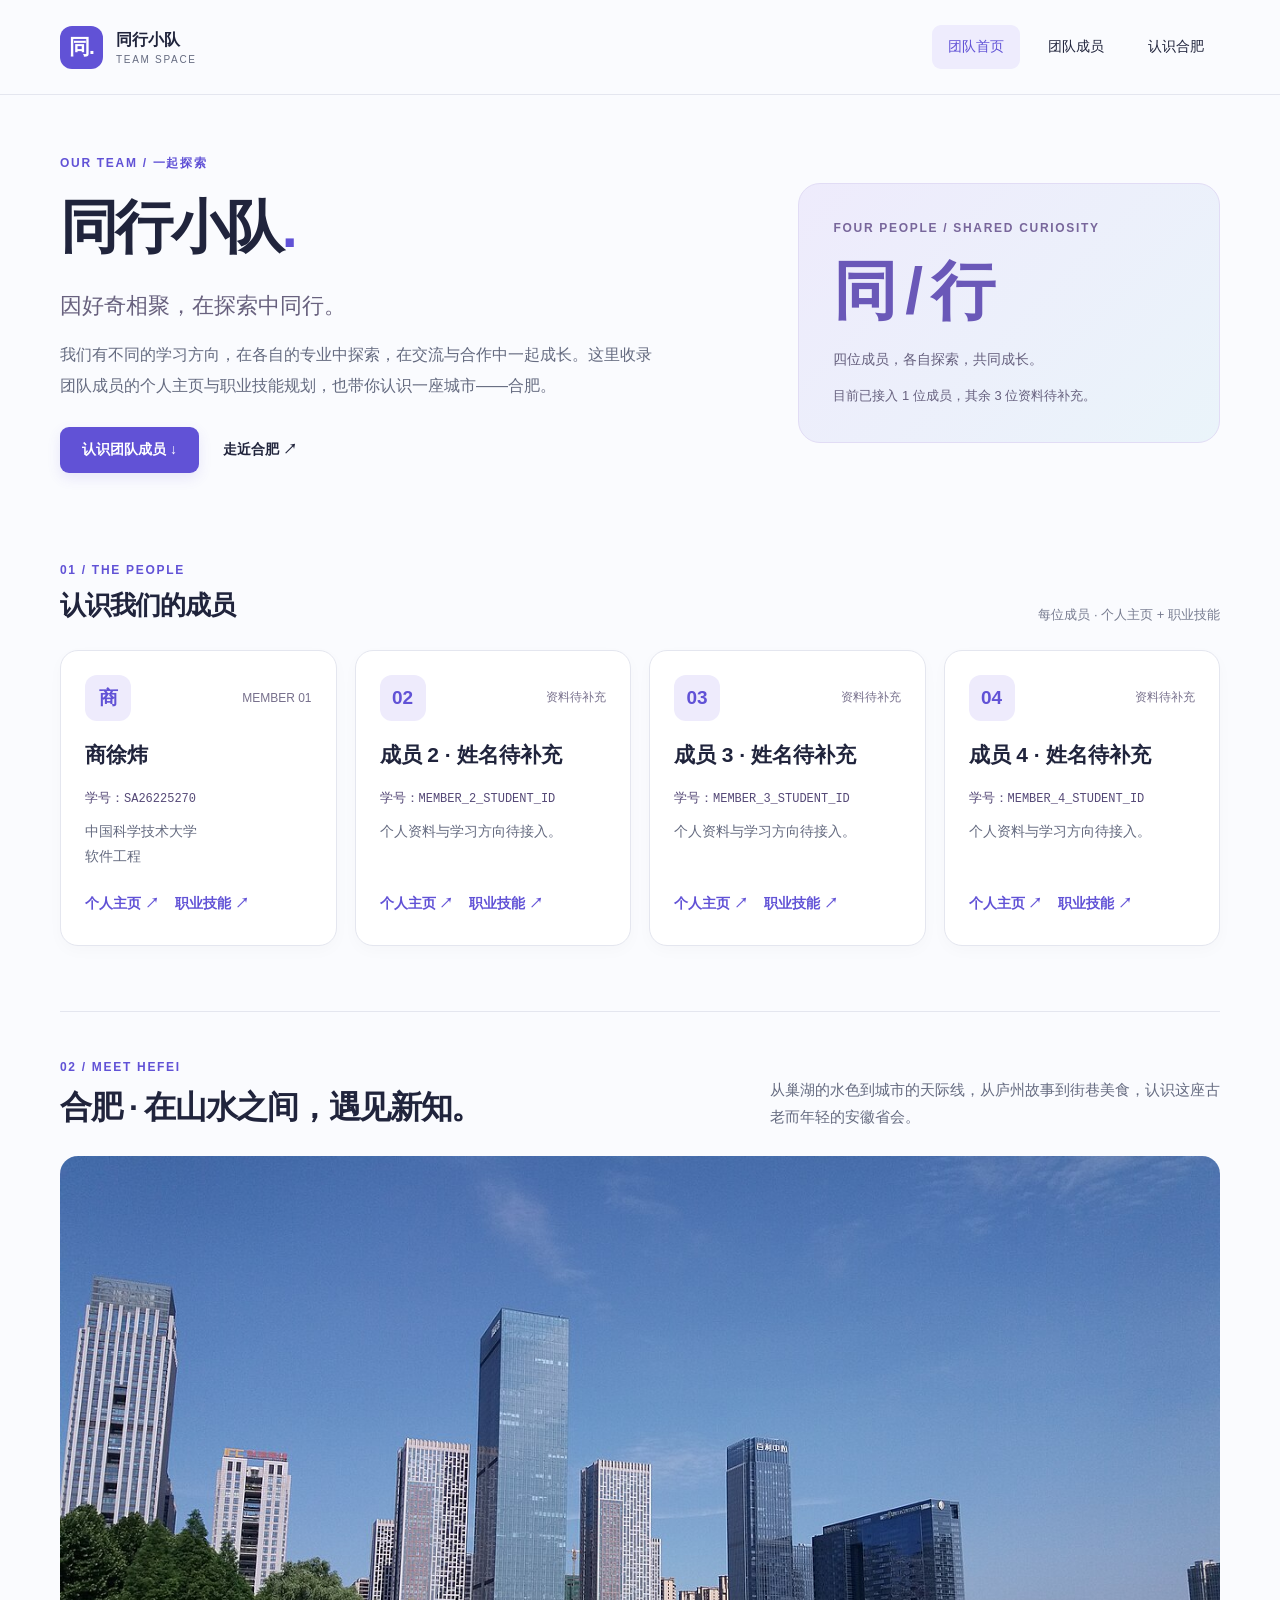
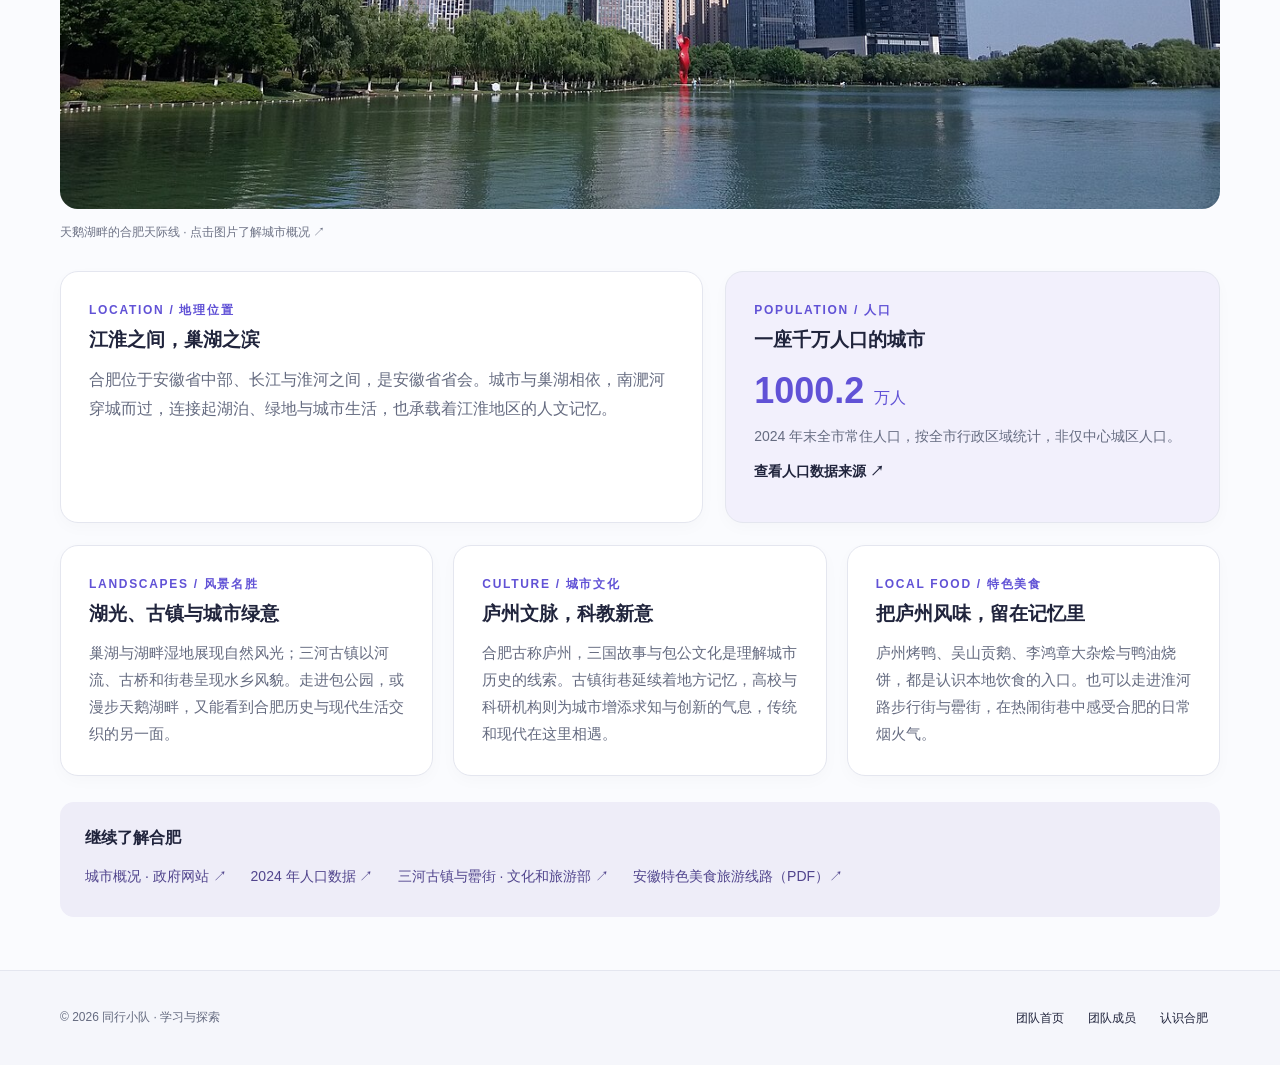
==== index.html @ 6355e0d5 "Initial commit" ====
<!DOCTYPE html>
<html lang="zh-CN">
<head>
  <meta charset="UTF-8">
  <meta name="viewport" content="width=device-width, initial-scale=1.0">
  <meta name="description" content="同行小队 团队主页：四位成员的个人页面入口，以及合肥的地理、人口、风景、文化与美食介绍。">
  <title>同行小队 · 团队首页</title>
  <link rel="icon" href="images/favicon.svg" type="image/svg+xml">
  <link rel="stylesheet" href="css/style.css">
  <!-- 课程要求：内嵌自定义 CSS，以下规则均用于当前页面。 -->
  <style>
    /* 课程要求：共用选择器，同时选中 h1、h2、h3 三种 HTML 标签。 */
    h1, h2, h3 { color: #20243c; font-weight: 700; }
    /* 课程要求：类选择器。 */
    .team-intro { display: grid; grid-template-columns: 1.6fr 1fr; gap: 64px; align-items: center; padding: 58px 0 42px; }
    .team-intro h1 { font-size: clamp(2.25rem, 4.5vw, 3.7rem); letter-spacing: -0.045em; margin: 15px 0 18px; }
    .intro-note { max-width: 600px; }
    .team-signature { padding: 34px; border: 1px solid #e1dcf5; border-radius: 22px; background: linear-gradient(135deg, #eeebfc, #eaf4fa); }
    .team-signature strong { display: block; font-size: 64px; letter-spacing: -5px; color: #6a58b8; margin: 12px 0; }
    .team-signature p { font-size: 14px; color: #66607e; }
    .member-grid { display: grid; grid-template-columns: repeat(4, minmax(0, 1fr)); gap: 18px; }
    .member-card { padding: 24px; display: flex; flex-direction: column; min-width: 0; }
    .member-card h3 { font-size: 21px; margin: 19px 0 9px; }
    /* 课程要求：上下文选择器，为成员卡片内的段落设置样式。 */
    .member-card p { font-size: 14px; line-height: 1.8; }
    .member-card .member-id { margin: 8px 0; font-size: 13px; color: #554977; overflow-wrap: anywhere; }
    .member-id code { font-size: 12px; }
    .member-state { color: #77708c; font-size: 12px; margin-left: auto; }
    .member-top { display: flex; align-items: center; gap: 10px; }
    .member-actions { display: flex; flex-wrap: wrap; gap: 4px 16px; padding-top: 18px; margin-top: auto; }
    .member-actions a { font-size: 14px; font-weight: 600; color: #6152d6; padding: 8px 0; }
    /* 课程要求：a 标签 hover 效果，应用于导航、成员入口、图片及来源链接。 */
    .team-page a:hover { color: #483bb2; text-decoration: underline; text-underline-offset: 5px; }
    .city-section { border-top: 1px solid #e4e6ef; margin-top: 20px; }
    .city-heading { display: flex; align-items: flex-end; justify-content: space-between; gap: 24px; margin-bottom: 26px; }
    .city-heading h2 { margin-top: 10px; font-size: 2rem; }
    .city-heading p { max-width: 450px; font-size: 15px; }
    .city-photo { margin: 0; }
    .city-photo a.photo-link { display: block; overflow: hidden; border-radius: 18px; background: #dce8f2; }
    .city-photo img { display: block; width: 100%; height: auto; aspect-ratio: 16 / 9; object-fit: cover; }
    .city-photo a.photo-link:hover { box-shadow: 0 0 0 3px #b9ade7; }
    .city-photo figcaption { color: #6d7285; font-size: 12px; line-height: 1.9; margin-top: 12px; }
    .city-overview { display: grid; grid-template-columns: 1.3fr 1fr; gap: 22px; margin-top: 28px; }
    .city-overview h3, .city-details h3 { margin: 8px 0 12px; font-size: 19px; }
    .population-number { display: block; font-size: 36px; line-height: 1.4; color: #6152d6; margin: 8px 0; font-weight: 700; }
    .city-details { display: grid; grid-template-columns: repeat(3, minmax(0, 1fr)); gap: 20px; margin-top: 22px; }
    .city-details p { font-size: 15px; }
    .city-sources { margin: 26px 0 8px; padding: 25px; background: #eeedf8; border-radius: 14px; }
    .city-sources h3 { font-size: 16px; margin-bottom: 12px; }
    .source-links { display: flex; flex-wrap: wrap; gap: 10px 24px; }
    .source-links a { display: inline-block; font-size: 14px; color: #51458d; padding: 6px 0; }
    /* 课程要求：响应式设计，平板两列、手机单列。 */
    @media (max-width: 1024px) {
      .team-intro { gap: 30px; }
      .member-grid { grid-template-columns: repeat(2, minmax(0, 1fr)); }
      .city-details { gap: 14px; }
    }
    @media (max-width: 768px) {
      .team-intro, .member-grid, .city-overview, .city-details { grid-template-columns: 1fr; }
      .team-intro { padding: 36px 0 20px; }
      .team-intro h1 { font-size: 2.3rem; }
      .team-signature { padding: 25px; }
      .team-signature strong { font-size: 48px; }
      .city-heading { flex-direction: column; align-items: flex-start; gap: 14px; }
      .city-heading h2 { font-size: 1.65rem; }
      .city-photo img { aspect-ratio: 4 / 3; }
      .member-card { padding: 24px; }
      .city-sources { padding: 22px; }
    }
  </style>
</head>
<body class="team-page">
  <a class="skip-link" href="#main">跳到主要内容</a>
  <header class="site-header">
    <div class="container nav-wrap">
      <a class="brand link" href="index.html" aria-label="团队首页"><span class="brand-mark">同.</span><span>同行小队<span class="brand-caption">TEAM SPACE</span></span></a>
      <nav aria-label="主导航">
        <a class="link active" href="index.html" aria-current="page">团队首页</a>
        <a class="link" href="#members">团队成员</a>
        <a class="link" href="#city">认识合肥</a>
      </nav>
    </div>
  </header>
  <main class="container" id="main">
    <section class="team-intro" aria-labelledby="team-title">
      <div>
        <span class="eyebrow">OUR TEAM / 一起探索</span>
        <h1 id="team-title">同行小队<span class="title-dot">.</span></h1>
        <!-- 课程要求：多处行内 CSS，分别应用于副标题、描述、链接区等。 -->
        <p style="font-size: 22px; color: #68617e; margin-bottom: 15px;">因好奇相聚，在探索中同行。</p>
        <p class="intro-note" style="line-height: 1.9;">我们有不同的学习方向，在各自的专业中探索，在交流与合作中一起成长。这里收录团队成员的个人主页与职业技能规划，也带你认识一座城市——合肥。</p>
        <div class="hero-actions" style="margin-top: 26px;"><a class="link button primary" href="#members">认识团队成员 ↓</a><a class="link text-button" href="#city">走近合肥 ↗</a></div>
      </div>
      <aside class="team-signature" aria-label="团队组成">
        <span class="eyebrow" style="color: #78669b;">FOUR PEOPLE / SHARED CURIOSITY</span>
        <strong aria-hidden="true">同 / 行</strong>
        <p>四位成员，各自探索，共同成长。</p>
        <p style="margin-top: 12px; font-size: 13px;">目前已接入 1 位成员，其余 3 位资料待补充。</p>
      </aside>
    </section>

    <section class="section" id="members" aria-labelledby="members-title">
      <div class="section-heading row-heading"><div><span class="eyebrow">01 / THE PEOPLE</span><h2 id="members-title">认识我们的成员</h2></div><span class="section-note">每位成员 · 个人主页 + 职业技能</span></div>
      <div class="member-grid">
        <!-- 课程要求：团队成员姓名、学号、指向个人主页的超链接。 -->
        <article class="card member-card">
          <div class="member-top"><span class="icon-tile" aria-hidden="true">商</span><span class="member-state">MEMBER 01</span></div>
          <h3>商徐炜</h3>
          <p class="member-id">学号：<code>SA26225270</code></p>
          <p>中国科学技术大学<br>软件工程</p>
          <div class="member-actions"><a class="link" href="personal.html">个人主页 ↗</a><a class="link" href="skills.html">职业技能 ↗</a></div>
        </article>
        <!-- 成员 2 接入时，请替换姓名、学号，并填写 members/member-2/ 下的两个页面。 -->
        <article class="card member-card">
          <div class="member-top"><span class="icon-tile" aria-hidden="true">02</span><span class="member-state">资料待补充</span></div>
          <h3>成员 2 · 姓名待补充</h3>
          <p class="member-id">学号：<code>MEMBER_2_STUDENT_ID</code></p>
          <p>个人资料与学习方向待接入。</p>
          <div class="member-actions"><a class="link" href="members/member-2/index.html">个人主页 ↗</a><a class="link" href="members/member-2/skills.html">职业技能 ↗</a></div>
        </article>
        <!-- 成员 3 接入时，请替换姓名、学号，并填写 members/member-3/ 下的两个页面。 -->
        <article class="card member-card">
          <div class="member-top"><span class="icon-tile" aria-hidden="true">03</span><span class="member-state">资料待补充</span></div>
          <h3>成员 3 · 姓名待补充</h3>
          <p class="member-id">学号：<code>MEMBER_3_STUDENT_ID</code></p>
          <p>个人资料与学习方向待接入。</p>
          <div class="member-actions"><a class="link" href="members/member-3/index.html">个人主页 ↗</a><a class="link" href="members/member-3/skills.html">职业技能 ↗</a></div>
        </article>
        <!-- 成员 4 接入时，请替换姓名、学号，并填写 members/member-4/ 下的两个页面。 -->
        <article class="card member-card">
          <div class="member-top"><span class="icon-tile" aria-hidden="true">04</span><span class="member-state">资料待补充</span></div>
          <h3>成员 4 · 姓名待补充</h3>
          <p class="member-id">学号：<code>MEMBER_4_STUDENT_ID</code></p>
          <p>个人资料与学习方向待接入。</p>
          <div class="member-actions"><a class="link" href="members/member-4/index.html">个人主页 ↗</a><a class="link" href="members/member-4/skills.html">职业技能 ↗</a></div>
        </article>
      </div>
    </section>

    <section class="section city-section" id="city" aria-labelledby="city-title">
      <div class="city-heading">
        <div><span class="eyebrow">02 / MEET HEFEI</span><h2 id="city-title">合肥 · 在山水之间，遇见新知。</h2></div>
        <p>从巢湖的水色到城市的天际线，从庐州故事到街巷美食，认识这座古老而年轻的安徽省会。</p>
      </div>
      <!-- 课程要求：城市风貌图片绑定外部链接，点击图片可了解更多合肥信息。 -->
      <figure class="city-photo">
        <a class="photo-link" href="https://www.hfyaohai.gov.cn/tzyh1/zszy/11281847.html" target="_blank" rel="noopener noreferrer" aria-label="点击合肥天鹅湖照片，阅读合肥城市介绍（新窗口）">
          <img src="images/hefei-swan-lake.jpg" alt="合肥天鹅湖沿岸的现代建筑、绿树与湖面倒影" width="1280" height="720" loading="lazy">
        </a>
        <figcaption>天鹅湖畔的合肥天际线 · 点击图片了解城市概况 ↗</figcaption>
      </figure>
      <div class="city-overview">
        <article class="card"><span class="eyebrow">LOCATION / 地理位置</span><h3>江淮之间，巢湖之滨</h3><p>合肥位于安徽省中部、长江与淮河之间，是安徽省省会。城市与巢湖相依，南淝河穿城而过，连接起湖泊、绿地与城市生活，也承载着江淮地区的人文记忆。</p></article>
        <article class="card" style="background: #f2f0fc;"><span class="eyebrow">POPULATION / 人口</span><h3>一座千万人口的城市</h3><span class="population-number">1000.2 <span style="font-size: 16px; font-weight: 500;">万人</span></span><p style="font-size: 14px;">2024 年末全市常住人口，按全市行政区域统计，非仅中心城区人口。</p><a class="link text-button" href="https://www.ahhuoshan.gov.cn/public/6597881/38582813.html" target="_blank" rel="noopener noreferrer">查看人口数据来源 ↗</a></article>
      </div>
      <div class="city-details">
        <article class="card"><span class="eyebrow">LANDSCAPES / 风景名胜</span><h3>湖光、古镇与城市绿意</h3><p>巢湖与湖畔湿地展现自然风光；三河古镇以河流、古桥和街巷呈现水乡风貌。走进包公园，或漫步天鹅湖畔，又能看到合肥历史与现代生活交织的另一面。</p></article>
        <article class="card"><span class="eyebrow">CULTURE / 城市文化</span><h3>庐州文脉，科教新意</h3><p>合肥古称庐州，三国故事与包公文化是理解城市历史的线索。古镇街巷延续着地方记忆，高校与科研机构则为城市增添求知与创新的气息，传统和现代在这里相遇。</p></article>
        <article class="card"><span class="eyebrow">LOCAL FOOD / 特色美食</span><h3>把庐州风味，留在记忆里</h3><p>庐州烤鸭、吴山贡鹅、李鸿章大杂烩与鸭油烧饼，都是认识本地饮食的入口。也可以走进淮河路步行街与罍街，在热闹街巷中感受合肥的日常烟火气。</p></article>
      </div>
      <aside class="city-sources" aria-label="更多城市信息与资料来源">
        <h3>继续了解合肥</h3>
        <div class="source-links">
          <a class="link" href="https://www.hfyaohai.gov.cn/tzyh1/zszy/11281847.html" target="_blank" rel="noopener noreferrer">城市概况 · 政府网站 ↗</a>
          <a class="link" href="https://www.ahhuoshan.gov.cn/public/6597881/38582813.html" target="_blank" rel="noopener noreferrer">2024 年人口数据 ↗</a>
          <a class="link" href="https://www.mct.gov.cn/whzx/qgwhxxlb/ah/201909/t20190924_847008.htm" target="_blank" rel="noopener noreferrer">三河古镇与罍街 · 文化和旅游部 ↗</a>
          <a class="link" href="https://www.shucheng.gov.cn/group3/M00/2D/8D/wKgSG2I2smGAH_riAAXwzEuxA3w203.pdf" target="_blank" rel="noopener noreferrer">安徽特色美食旅游线路（PDF）↗</a>
        </div>
      </aside>
    </section>
  </main>
  <footer class="site-footer"><div class="container footer-inner"><p>© 2026 同行小队 <span>· 学习与探索</span></p><nav aria-label="页脚导航"><a class="link" href="index.html">团队首页</a><a class="link" href="#members">团队成员</a><a class="link" href="#city">认识合肥</a></nav></div></footer>
</body>
</html>
---- css/style.css ----
/* 统一色彩与间距，全部页面共用；无需框架或在线字体。 */
:root { --ink: #20243c; --muted: #656b80; --accent: #6152d6; --accent-dark: #483bb2; --line: #e4e6ef; --surface: #f7f8fc; --purple-light: #eeecfd; --radius: 18px; }
* { box-sizing: border-box; }
html { scroll-behavior: smooth; scroll-padding-top: 105px; }
body { margin: 0; font-family: "Segoe UI", "Microsoft YaHei", "PingFang SC", sans-serif; color: var(--ink); background: #fafbfe; font-size: 16px; -webkit-font-smoothing: antialiased; }
h1, h2, h3, p { margin: 0; }
h1, h2, h3 { line-height: 1.4; }
h2 { font-size: 1.65rem; letter-spacing: -0.04em; }
h3 { font-size: 1.1rem; font-weight: 650; }
/* 课程要求：统一设置全部 p 段落标签 */
/* 课程要求：所有 p 标签统一样式 */
p { color: var(--muted); font-size: 1rem; line-height: 1.8; }
a { color: inherit; text-decoration: none; }
button, a { -webkit-tap-highlight-color: transparent; }
img { max-width: 100%; }
[hidden] { display: none !important; }
:focus-visible { outline: 3px solid #7765ec; outline-offset: 5px; }
::selection { background: #dedafa; color: #292153; }
.container { width: min(1160px, calc(100% - 80px)); margin-inline: auto; }
.skip-link { position: fixed; left: 16px; top: -80px; z-index: 10; background: white; padding: 12px; border: 2px solid var(--accent); }
.skip-link:focus { top: 12px; }
.site-header { background: rgba(250,251,254,.96); border-bottom: 1px solid var(--line); }
.nav-wrap { display: flex; justify-content: space-between; align-items: center; min-height: 94px; gap: 24px; }
.brand { display: inline-flex; gap: 13px; align-items: center; font-weight: 700; }
.brand-mark { display: grid; place-items: center; width: 43px; height: 43px; background: var(--accent); color: white; border-radius: 12px; font-size: 21px; letter-spacing: -1px; }
.brand-caption { display: block; font-size: 10px; letter-spacing: 1.7px; font-weight: 500; margin-top: 3px; color: var(--muted); }
nav { display: flex; align-items: center; gap: 12px; }
/* 课程要求：链接 hover */
.link { transition: color .18s ease, background .18s ease, transform .18s ease; }
.link:hover { color: var(--accent-dark); }
nav .link { display: inline-flex; align-items: center; justify-content: center; min-height: 44px; padding: 10px 16px; font-size: 14px; font-weight: 500; border-radius: 9px; }
nav .link:hover, nav .link.active { color: var(--accent); background: var(--purple-light); }
nav .contact-link { margin-left: 12px; border: 1px solid var(--line); gap: 18px; }
/* 课程要求：通用类 */
.card { background: #fff; border: 1px solid var(--line); border-radius: var(--radius); padding: 28px; box-shadow: 0 5px 16px rgba(32,36,60,.025); }
.hero { padding: 68px 0 62px; display: grid; grid-template-columns: 1.45fr 1fr; gap: 80px; align-items: center; }
.eyebrow { display: inline-flex; align-items: center; gap: 10px; font-size: 12px; font-weight: 650; letter-spacing: 1.7px; color: var(--accent); }
.small-line { width: 22px; height: 2px; background: var(--accent); }
/* 课程要求：标签限定类 */
.hero h1 { font-size: clamp(2.8rem, 4.4vw, 3.9rem); font-weight: 750; letter-spacing: -2px; line-height: 1.35; margin: 22px 0 20px; }
.title-dot { color: var(--accent); }
.hero-subtitle { font-size: .64em; font-weight: 550; color: #696380; letter-spacing: -.04em; }
.hero-description { line-height: 1.95; }
.tags { display: flex; flex-wrap: wrap; gap: 7px; }
.tags span { color: #555c74; background: #f2f4f9; border-radius: 5px; padding: 5px 9px; font-size: 12px; line-height: 1.4; }
.hero-tags { margin-top: 22px; }
.hero-tags span { background: #eeedf9; color: #5b5485; }
.hero-actions { display: flex; flex-wrap: wrap; align-items: center; gap: 24px; margin-top: 32px; }
.button { display: inline-flex; justify-content: center; align-items: center; gap: 24px; padding: 14px 22px; border-radius: 9px; font-size: 14px; font-weight: 600; }
.primary { background: var(--accent); color: #fff; box-shadow: 0 5px 13px #6152d620; }
.primary:hover { background: var(--accent-dark); color: #fff; transform: translateY(-2px); }
.text-button { display: inline-flex; align-items: center; gap: 16px; min-height: 44px; font-size: 14px; font-weight: 600; }
.profile-card { position: relative; padding: 24px 28px; text-align: center; background: radial-gradient(ellipse at 50% 20%, #efedff, transparent 65%), #fff; box-shadow: 0 12px 35px #3a306b08; }
.profile-top { display: flex; align-items: center; justify-content: space-between; color: #73708c; font-size: 10px; letter-spacing: 1.4px; }
.profile-top > :last-child { color: #8e80db; font-size: 25px; }
.avatar-wrap { position: relative; width: 130px; height: 130px; margin: 15px auto 20px; }
.avatar, .avatar-fallback { width: 130px; height: 130px; border-radius: 50%; border: 6px solid #fff; box-shadow: 0 0 0 1px #e4dff7; }
.avatar { position: absolute; inset: 0; object-fit: cover; }
.avatar-fallback { display: flex; flex-direction: column; align-items: center; justify-content: center; background: #e6e0f5; color: #776799; font-size: 40px; font-weight: 500; }
.avatar-fallback span { font-size: 10px; margin-top: 4px; font-weight: 400; }
.avatar-badge { position: absolute; right: -3px; bottom: 5px; border: 3px solid #fff; color: white; background: var(--accent); border-radius: 11px; padding: 5px 7px; font-size: 14px; font-weight: 650; }
.profile-card h2 { font-size: 1.5rem; }
.profile-major { font-size: 13px; margin-top: 5px; }
.student-id { margin-top: 12px; font-size: 12px; }
.student-id code { margin-left: 6px; color: #5745ba; background: #eeebff; border: 1px dashed #b9afea; padding: 3px 7px; border-radius: 4px; }
.profile-education { margin-top: 22px; padding-top: 17px; border-top: 1px solid #e7e3f1; text-align: left; }
.profile-education p { font-size: 13px; color: var(--ink); margin: 6px 0; }
.profile-education span { color: #848298; margin-right: 20px; font-size: 12px; }
.section { padding: 45px 0; }
.section-heading { margin-bottom: 26px; }
.section-heading h2 { margin-top: 9px; }
.section-heading p { margin-top: 10px; }
.row-heading { display: flex; align-items: flex-end; justify-content: space-between; gap: 24px; }
.section-note { color: #777c90; font-size: 13px; }
.about-grid { display: grid; grid-template-columns: 1fr 1.75fr; gap: 56px; border-top: 1px solid var(--line); border-bottom: 1px solid var(--line); }
.about-grid .section-heading { margin-bottom: 0; }
.about-copy p + p { margin-top: 13px; }
.grid { display: grid; gap: 20px; }
.two-columns { grid-template-columns: repeat(2, minmax(0, 1fr)); }
.three-columns { grid-template-columns: repeat(3, minmax(0, 1fr)); }
.four-columns { grid-template-columns: repeat(4, minmax(0, 1fr)); }
.education-card { display: flex; gap: 20px; align-items: flex-start; }
.education-card h3 { margin: 7px 0 5px; }
.education-card p { font-size: 14px; }
.icon-tile { flex-shrink: 0; width: 46px; height: 46px; border-radius: 12px; display: inline-grid; place-items: center; background: #eeebfc; color: var(--accent); font-size: 19px; font-weight: 600; }
.cyan { color: #217c88; background: #e7f5f5; }
.blue { color: #4572b5; background: #eaf1fd; }
.overline { color: #767c91; font-size: 10px; letter-spacing: 1px; font-weight: 500; }
.project-card { display: flex; flex-direction: column; }
.project-top { display: flex; align-items: center; justify-content: space-between; gap: 8px; margin-bottom: 25px; }
.project-top .overline { font-size: 9px; }
.project-card h3 { line-height: 1.6; }
.project-subtitle { font-size: 14px; font-weight: 400; color: #81859a; }
.project-card p { margin: 15px 0 22px; font-size: 14px; }
.project-card .tags { margin-top: auto; }
.roadmap-section { margin-top: 22px; padding: 34px; background: #f0f0fa; border: 1px solid #e4e2f1; border-radius: 20px; }
.roadmap-section .section-heading p { font-size: 14px; }
.roadmap-grid { gap: 25px; }
.roadmap-step { position: relative; padding-top: 8px; }
.step-number { display: block; position: relative; z-index: 1; width: 36px; height: 36px; text-align: center; line-height: 36px; border-radius: 50%; background: #fff; border: 1px solid #d9d5ee; color: var(--accent); font-size: 12px; font-weight: 650; margin-bottom: 24px; }
.roadmap-step:not(:last-child)::after { content: ""; position: absolute; height: 1px; background: #d7d3e9; top: 26px; left: 36px; width: calc(100% - 10px); }
.roadmap-step h3 { margin: 8px 0 12px; font-size: 16px; }
.roadmap-step p { font-size: 13px; line-height: 1.9; }
.roadmap-step .step-goal { padding-top: 14px; margin-top: 17px; border-top: 1px solid #dedbed; color: #494565; }
.interests-grid { grid-template-columns: repeat(3, minmax(0, 1fr)); gap: 14px; }
.interest-card { padding: 23px 19px; }
.interest-card > span { display: block; font-size: 23px; font-weight: 550; color: #7c6ab8; margin-bottom: 18px; height: 30px; }
.interest-card h3 { font-size: 15px; margin-bottom: 7px; }
.interest-card p { font-size: 12px; }
.contact-strip { display: flex; justify-content: space-between; align-items: center; gap: 24px; padding: 32px 0 44px; border-top: 1px solid var(--line); margin-top: 15px; }
.contact-strip h2 { margin-top: 9px; font-size: 1.5rem; }
.site-footer { border-top: 1px solid var(--line); background: #f5f6fb; }
.footer-inner { min-height: 95px; display: flex; align-items: center; justify-content: space-between; gap: 20px; }
.footer-inner p, .footer-inner nav .link { font-size: 12px; }
.footer-inner nav { gap: 0; }
.footer-inner nav .link { padding-inline: 12px; }
/* 次级页面沿用相同的配色、导航、卡片及页脚。 */
.page-hero { padding: 60px 0 40px; max-width: 800px; }
.page-hero h1 { font-size: clamp(2rem, 4vw, 3rem); margin: 15px 0 16px; letter-spacing: -.04em; }
.page-hero p { max-width: 640px; }
.page-tabs { display: flex; gap: 12px; flex-wrap: wrap; padding-bottom: 28px; border-bottom: 1px solid var(--line); }
.page-tabs a { padding: 10px 20px; border: 1px solid var(--line); border-radius: 8px; background: white; color: #625a85; font-size: 14px; }
.page-tabs a:hover { background: var(--purple-light); }
.skill-card h3 { margin: 18px 0 10px; }
.skill-card > p { font-size: 14px; margin-bottom: 20px; }
.skill-card .tags span { font-size: 13px; }
.skill-card:last-child { grid-column: span 2; }
.skill-card .skill-label { display: flex; justify-content: space-between; align-items: center; }
.soft-card { padding: 24px; }
.soft-card h3 { font-size: 16px; margin-bottom: 9px; }
.soft-card p { font-size: 14px; }
.soft-number { color: var(--accent); font-size: 12px; margin-right: 12px; }
.learning-list { padding: 0; margin: 0; list-style: none; display: grid; gap: 14px; }
.learning-list li { display: grid; grid-template-columns: 54px 1fr 200px; align-items: center; gap: 25px; padding: 24px; }
.learning-list .step-number { margin: 0; }
.learning-list h3 { margin-bottom: 7px; }
.learning-list p { font-size: 14px; }
.learning-output { padding-left: 22px; border-left: 1px solid var(--line); }
.learning-output span { display: block; font-size: 12px; color: var(--accent); margin-bottom: 5px; }
.career-note { margin-top: 24px; padding: 22px 26px; background: #eeecfa; border-radius: 12px; font-size: 14px; color: #595173; }
.team-hero { display: grid; grid-template-columns: 1.6fr 1fr; align-items: center; gap: 65px; padding-block: 65px; }
.team-hero .page-hero { padding: 0; }
.team-emblem { aspect-ratio: 1.2; border-radius: 24px; display: flex; flex-direction: column; justify-content: center; align-items: center; gap: 20px; border: 1px solid #e2ddf3; background: linear-gradient(135deg, #f0eefa, #ebf3fa); }
.team-emblem strong { font-size: 64px; letter-spacing: -6px; font-weight: 650; color: #6c5bba; }
.team-emblem span { font-size: 11px; color: #716a90; letter-spacing: 3px; }
.team-member { display: flex; align-items: center; gap: 24px; }
.member-monogram { width: 70px; height: 70px; flex-shrink: 0; display: grid; place-items: center; border-radius: 16px; font-size: 27px; color: #79679d; background: #eeebf8; }
.team-member h3 { font-size: 21px; margin-bottom: 7px; }
.team-member p { font-size: 14px; margin-bottom: 15px; }
.pending-member { display: flex; align-items: center; border-style: dashed; background: transparent; }
.pending-member p { font-size: 14px; }
.team-principle h3 { margin: 18px 0 8px; }
.team-principle p { font-size: 14px; }
/* 课程要求：响应式设计 */
@media (max-width: 1024px) {
  .container { width: calc(100% - 48px); }
  .hero { gap: 40px; grid-template-columns: 1.2fr 1fr; }
  .hero h1 { font-size: 2.9rem; }
  .card { padding: 23px; }
  .project-top { align-items: flex-start; flex-direction: column; }
  .four-columns { grid-template-columns: repeat(2, minmax(0, 1fr)); }
  .roadmap-step:nth-child(2)::after { display: none; }
  .roadmap-grid { gap: 30px; }
  .interests-grid { grid-template-columns: repeat(3, minmax(0, 1fr)); }
  .about-grid { gap: 30px; }
  .team-hero { gap: 35px; }
}
@media (max-width: 768px) {
  html { scroll-padding-top: 24px; }
  .container { width: calc(100% - 36px); }
  .nav-wrap { flex-direction: column; align-items: flex-start; padding-block: 19px 12px; gap: 15px; }
  .nav-wrap nav { width: 100%; flex-wrap: wrap; gap: 4px; justify-content: space-between; }
  nav .link { padding: 9px 11px; font-size: 13px; }
  nav .contact-link { margin-left: 0; gap: 8px; }
  .hero { grid-template-columns: 1fr; gap: 35px; padding: 38px 0; }
  .hero h1 { font-size: 2.65rem; letter-spacing: -1.6px; }
  .hero-subtitle { font-size: .64em; }
  .hero-description { font-size: 15px; }
  .desktop-break { display: none; }
  .hero-actions { gap: 18px; margin-top: 26px; }
  .button { gap: 16px; padding: 13px 18px; }
  .profile-card { width: 100%; max-width: 420px; justify-self: center; }
  .avatar-wrap, .avatar, .avatar-fallback { width: 108px; height: 108px; }
  .avatar-fallback { font-size: 33px; }
  .section { padding: 32px 0; }
  h2, .section-heading h2 { font-size: 1.45rem; }
  .about-grid, .two-columns, .three-columns, .four-columns, .interests-grid, .team-hero { grid-template-columns: 1fr; }
  .about-grid { gap: 18px; }
  .row-heading { align-items: flex-start; flex-direction: column; gap: 12px; }
  .section-note { font-size: 12px; }
  .education-card { gap: 15px; }
  .project-top { flex-direction: row; align-items: center; }
  .roadmap-section { padding: 25px 22px; }
  .roadmap-grid { gap: 25px; }
  .roadmap-step { padding-left: 53px; padding-top: 0; }
  .roadmap-step .step-number { position: absolute; left: 0; top: 0; }
  .roadmap-step:not(:last-child)::after { display: block; height: calc(100% + 25px); width: 1px; left: 17px; top: 35px; }
  .roadmap-step .step-goal { margin-top: 10px; padding-top: 10px; }
  .interest-card { padding: 21px; }
  .interest-card > span { float: left; width: 42px; margin: 5px 14px 8px 0; }
  .interest-card p { font-size: 14px; }
  .contact-strip { flex-wrap: wrap; padding-block: 27px; }
  .contact-strip h2 { font-size: 1.35rem; }
  .footer-inner { flex-direction: column; align-items: flex-start; padding-block: 25px; gap: 12px; }
  .footer-inner nav { flex-wrap: wrap; }
  .footer-inner nav .link:first-child { padding-left: 0; }
  .page-hero { padding: 36px 0 25px; }
  .page-hero h1 { font-size: 2.1rem; }
  .page-tabs { gap: 9px; }
  .page-tabs a { padding-inline: 15px; }
  .skill-card:last-child { grid-column: auto; }
  .learning-list li { grid-template-columns: 38px 1fr; gap: 15px; padding: 22px; align-items: start; }
  .learning-output { grid-column: 2; padding-left: 0; border-left: 0; padding-top: 12px; border-top: 1px solid var(--line); }
  .team-hero { padding-block: 38px 20px; gap: 28px; }
  .team-emblem { aspect-ratio: 2; }
  .team-emblem strong { font-size: 52px; }
  .team-member { gap: 18px; align-items: flex-start; }
}
@media (prefers-reduced-motion: reduce) {
  html { scroll-behavior: auto; }
  .link { transition: none; }
}
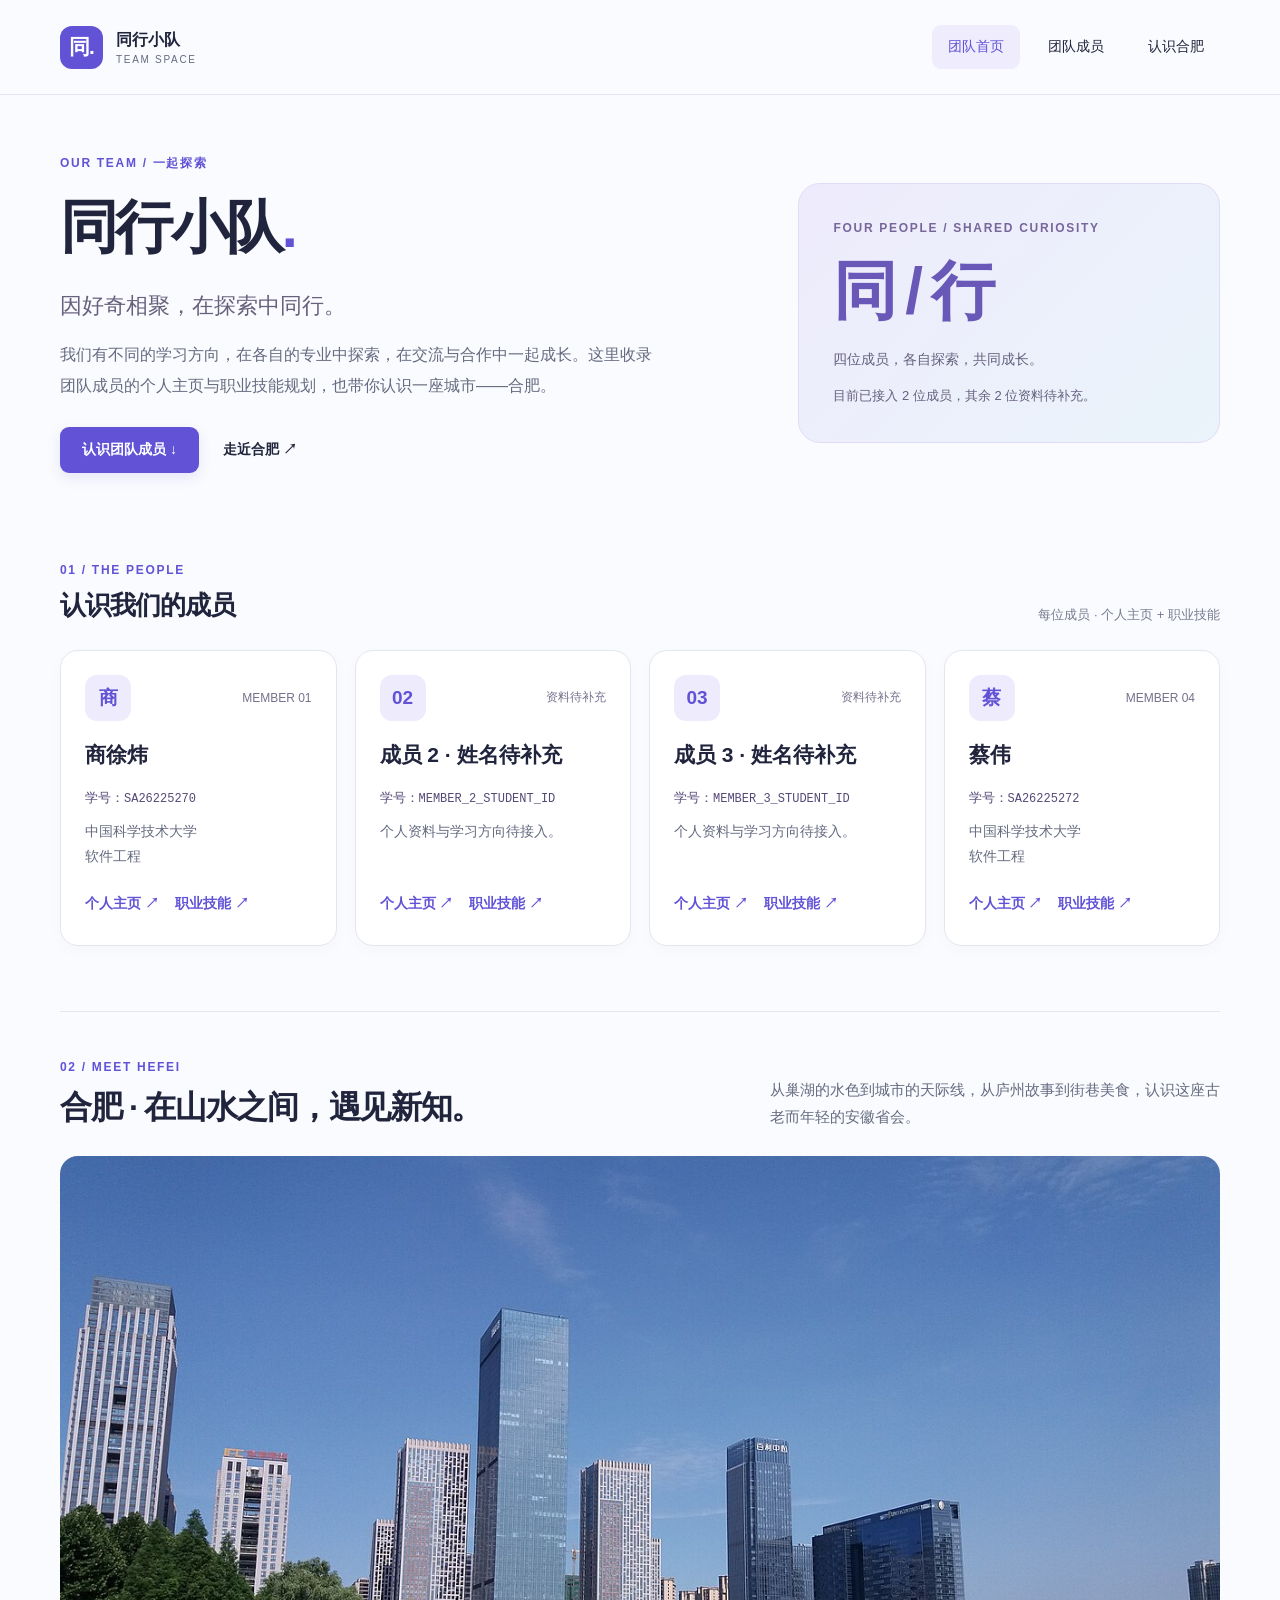
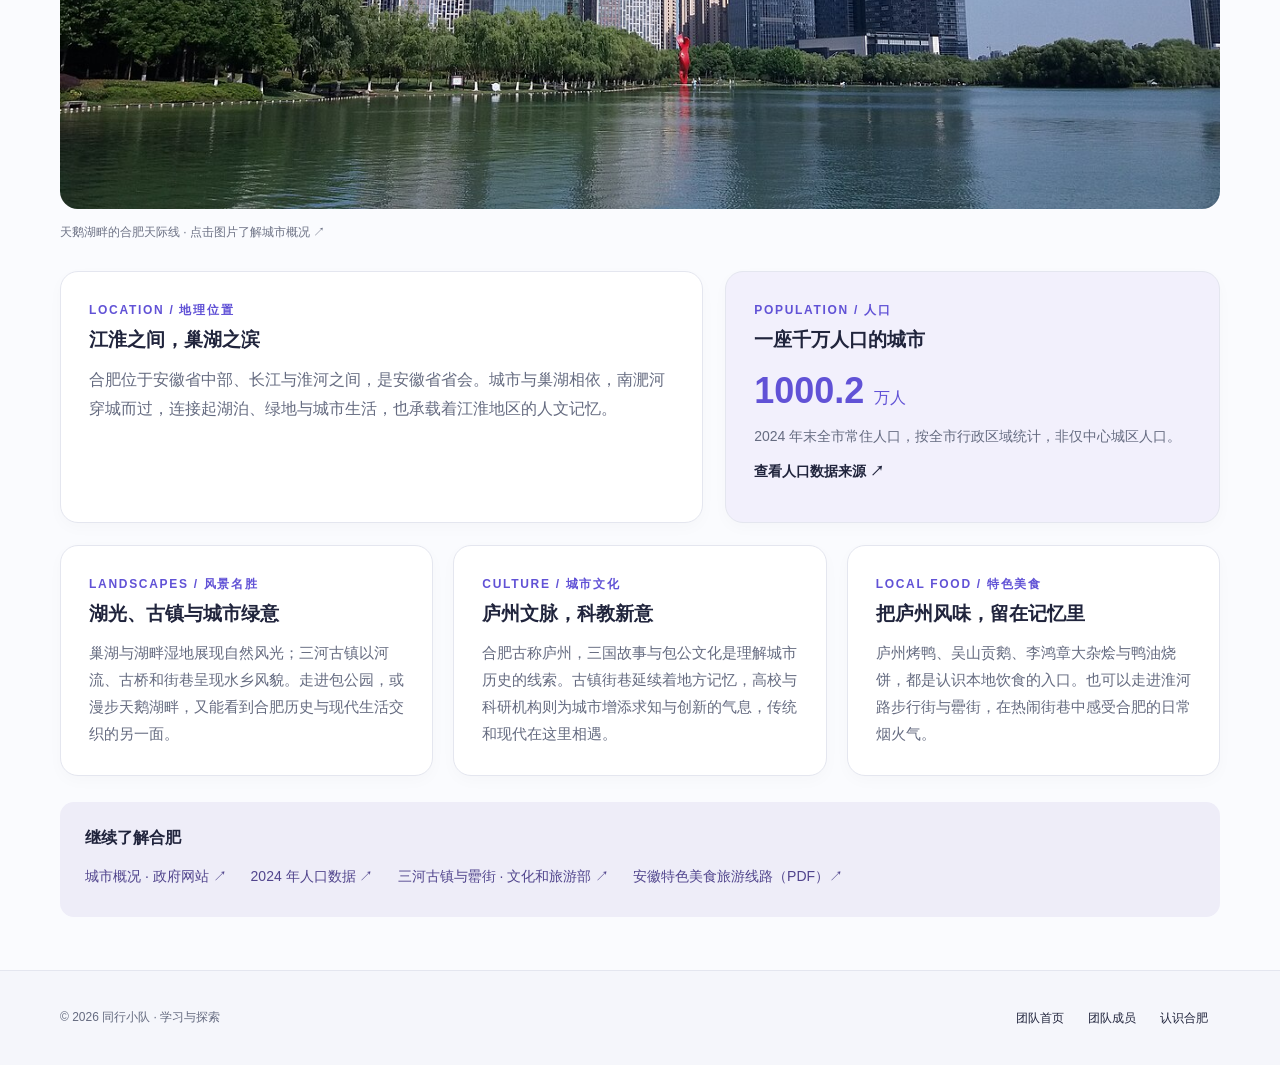
==== commit 409233db: "增加蔡伟的个人经历部分" ====
--- a/index.html
+++ b/index.html
@@ -95,7 +95,7 @@
         <span class="eyebrow" style="color: #78669b;">FOUR PEOPLE / SHARED CURIOSITY</span>
         <strong aria-hidden="true">同 / 行</strong>
         <p>四位成员，各自探索，共同成长。</p>
-        <p style="margin-top: 12px; font-size: 13px;">目前已接入 1 位成员，其余 3 位资料待补充。</p>
+        <p style="margin-top: 12px; font-size: 13px;">目前已接入 2 位成员，其余 2 位资料待补充。</p>
       </aside>
     </section>
 
@@ -126,12 +126,11 @@
           <p>个人资料与学习方向待接入。</p>
           <div class="member-actions"><a class="link" href="members/member-3/index.html">个人主页 ↗</a><a class="link" href="members/member-3/skills.html">职业技能 ↗</a></div>
         </article>
-        <!-- 成员 4 接入时，请替换姓名、学号，并填写 members/member-4/ 下的两个页面。 -->
         <article class="card member-card">
-          <div class="member-top"><span class="icon-tile" aria-hidden="true">04</span><span class="member-state">资料待补充</span></div>
-          <h3>成员 4 · 姓名待补充</h3>
-          <p class="member-id">学号：<code>MEMBER_4_STUDENT_ID</code></p>
-          <p>个人资料与学习方向待接入。</p>
+          <div class="member-top"><span class="icon-tile" aria-hidden="true">蔡</span><span class="member-state">MEMBER 04</span></div>
+          <h3>蔡伟</h3>
+          <p class="member-id">学号：<code>SA26225272</code></p>
+          <p>中国科学技术大学<br>软件工程</p>
           <div class="member-actions"><a class="link" href="members/member-4/index.html">个人主页 ↗</a><a class="link" href="members/member-4/skills.html">职业技能 ↗</a></div>
         </article>
       </div>
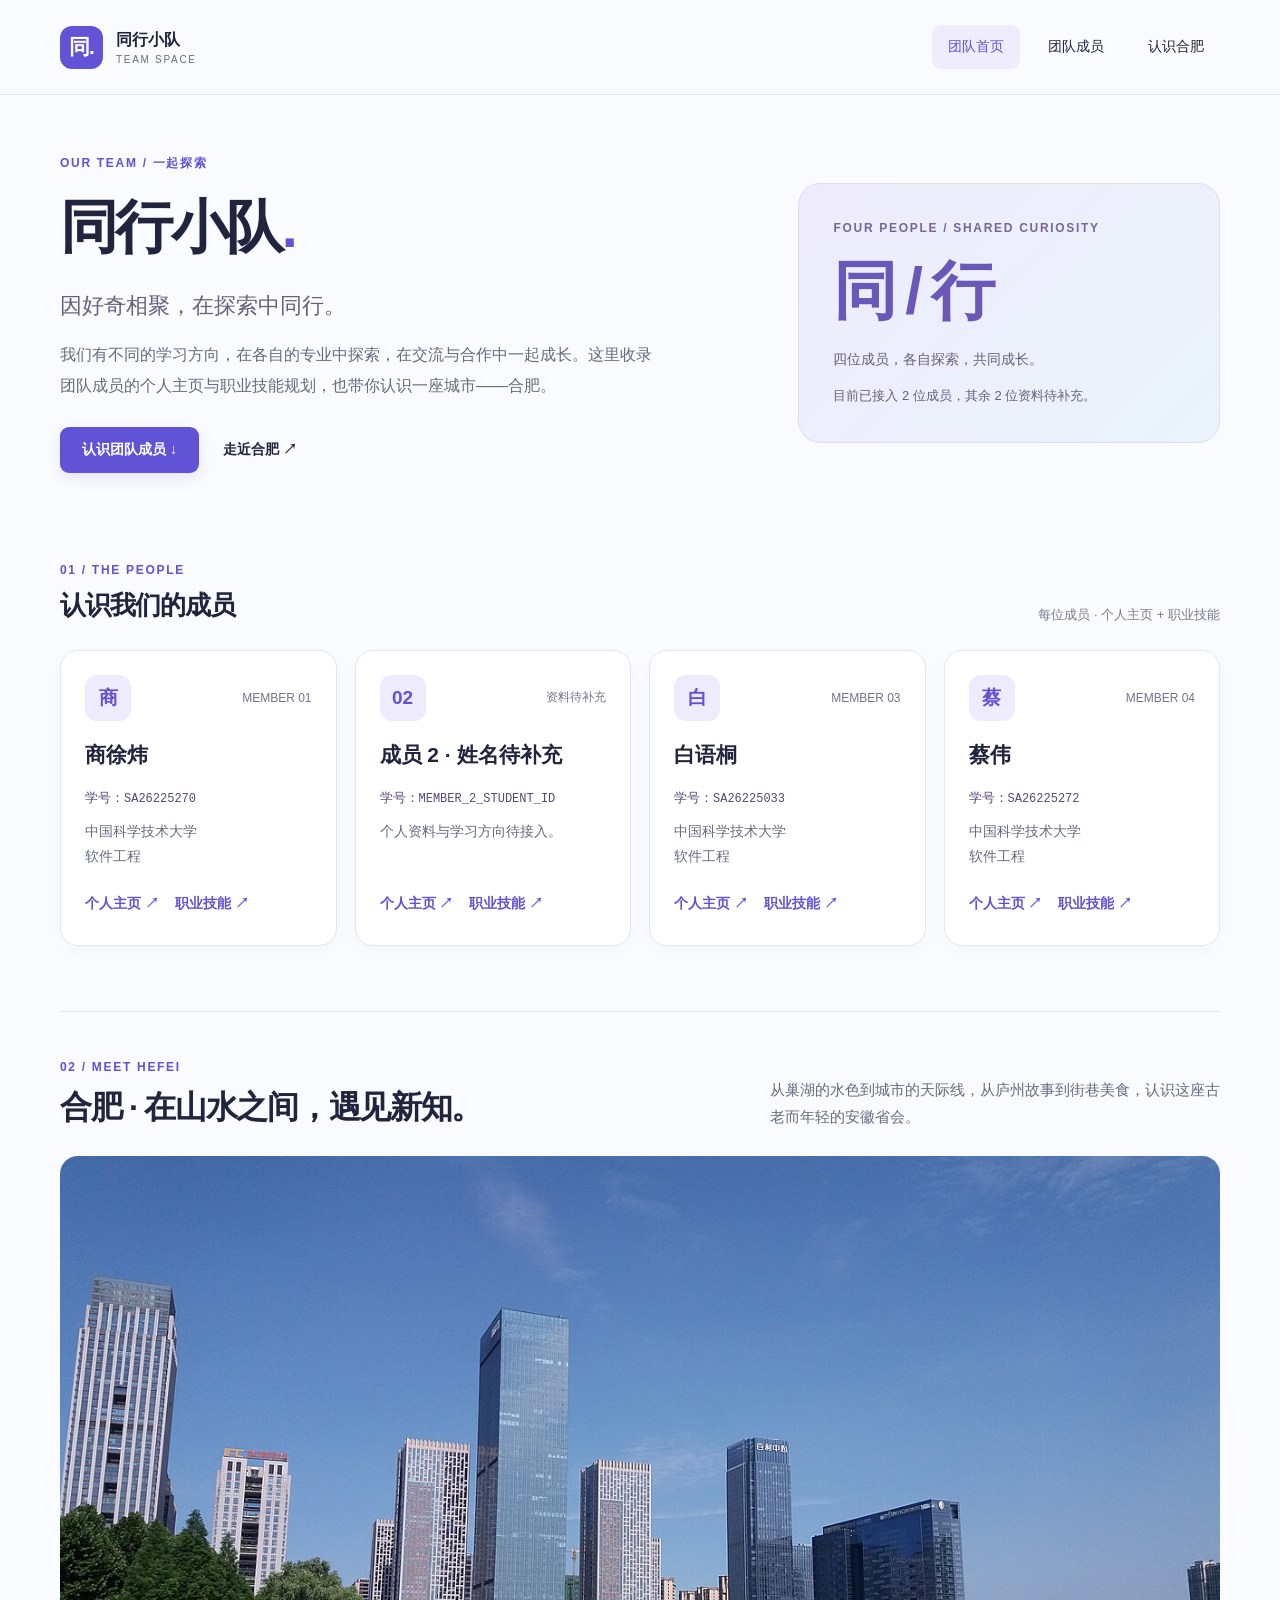
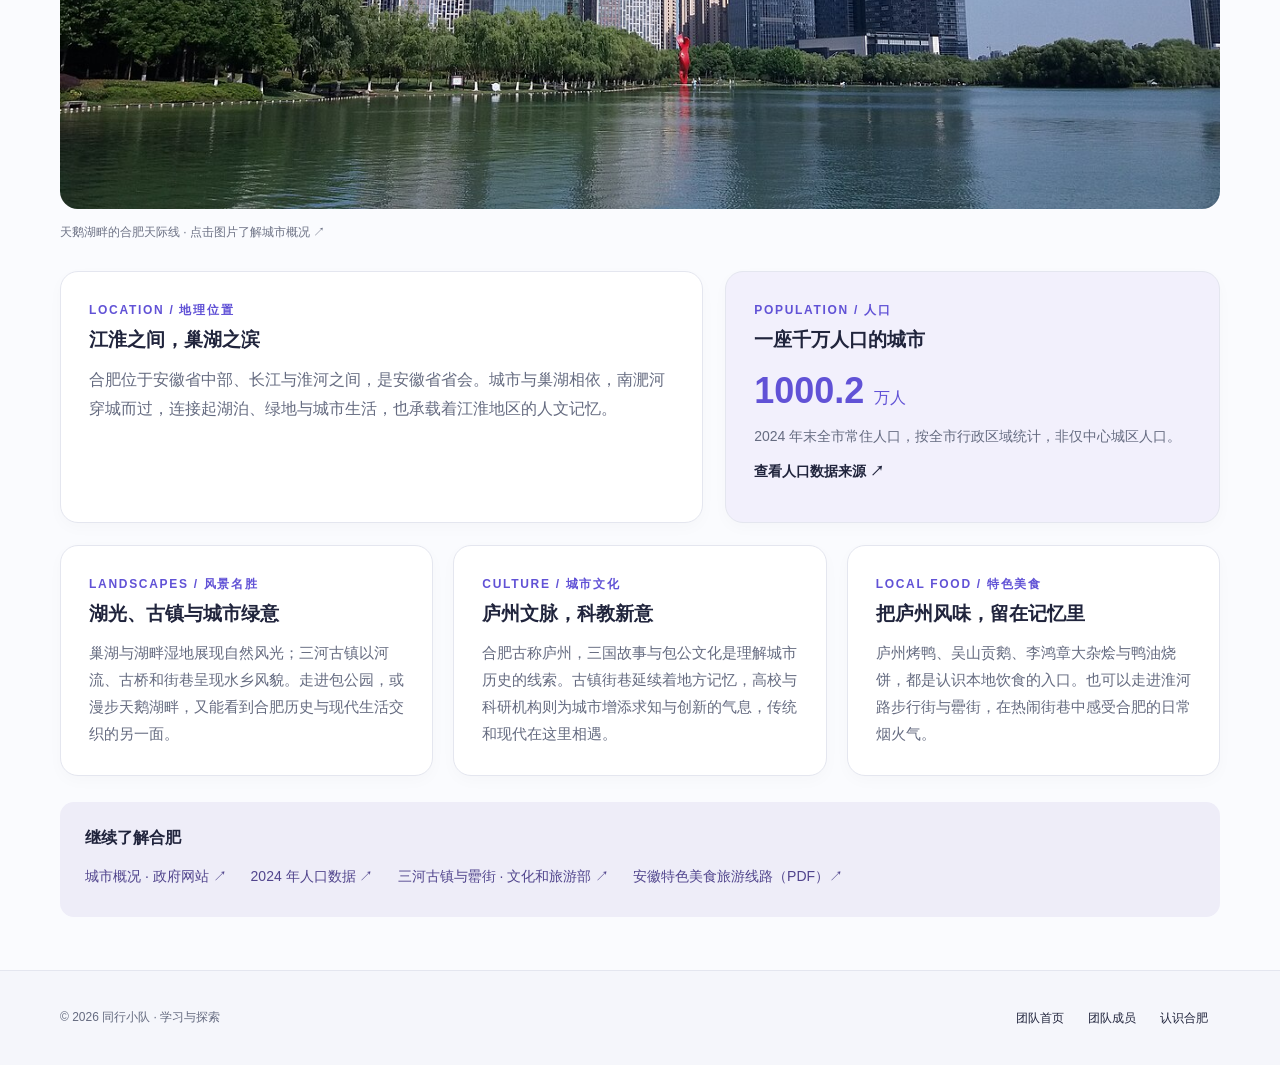
==== commit bf1de2bd: "Add files via upload member3" ====
--- a/index.html
+++ b/index.html
@@ -120,11 +120,11 @@
         </article>
         <!-- 成员 3 接入时，请替换姓名、学号，并填写 members/member-3/ 下的两个页面。 -->
         <article class="card member-card">
-          <div class="member-top"><span class="icon-tile" aria-hidden="true">03</span><span class="member-state">资料待补充</span></div>
-          <h3>成员 3 · 姓名待补充</h3>
-          <p class="member-id">学号：<code>MEMBER_3_STUDENT_ID</code></p>
-          <p>个人资料与学习方向待接入。</p>
-          <div class="member-actions"><a class="link" href="members/member-3/index.html">个人主页 ↗</a><a class="link" href="members/member-3/skills.html">职业技能 ↗</a></div>
+       <div class="member-top"><span class="icon-tile" aria-hidden="true">白</span><span class="member-state">MEMBER 03</span></div>
+       <h3>白语桐</h3>
+       <p class="member-id">学号：<code>SA26225033</code></p>
+       <p>中国科学技术大学<br>软件工程</p>
+       <div class="member-actions"><a class="link" href="members/member-3/index.html">个人主页 ↗</a><a class="link" href="members/member-3/skills.html">职业技能 ↗</a></div>
         </article>
         <article class="card member-card">
           <div class="member-top"><span class="icon-tile" aria-hidden="true">蔡</span><span class="member-state">MEMBER 04</span></div>
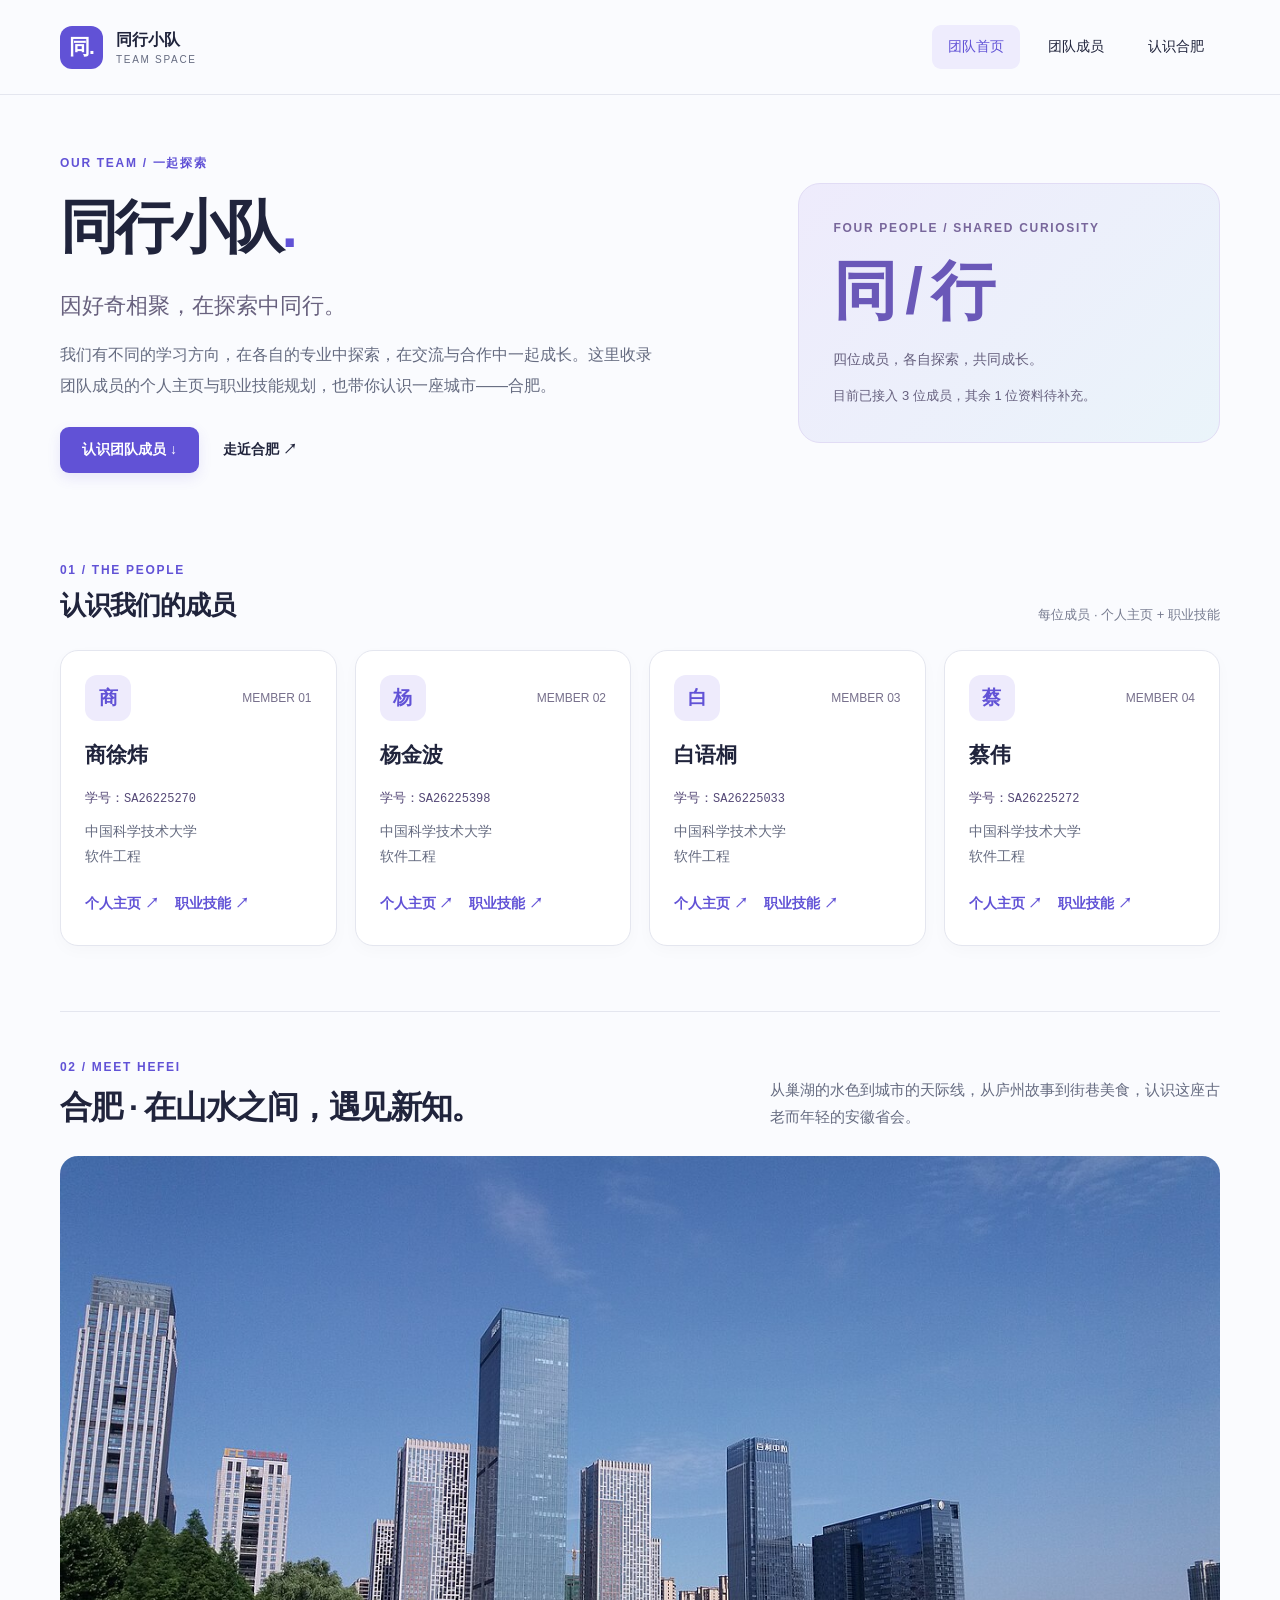
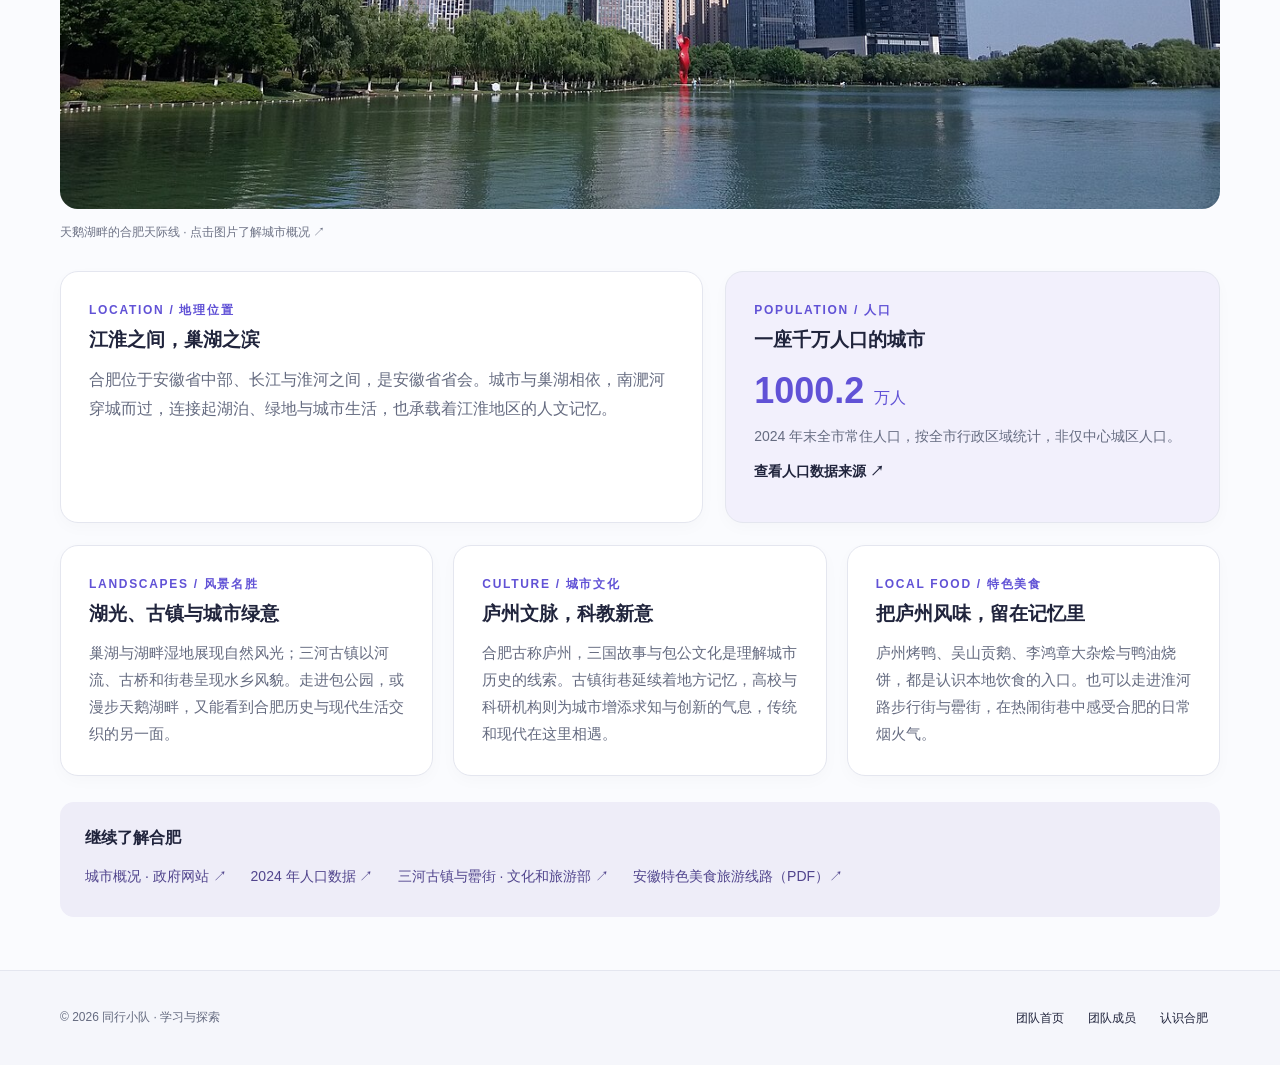
==== commit 4458abf2: "完善 member-02 杨金波：首页卡片信息与个人主页/技能页结构升级" ====
--- a/index.html
+++ b/index.html
@@ -95,7 +95,7 @@
         <span class="eyebrow" style="color: #78669b;">FOUR PEOPLE / SHARED CURIOSITY</span>
         <strong aria-hidden="true">同 / 行</strong>
         <p>四位成员，各自探索，共同成长。</p>
-        <p style="margin-top: 12px; font-size: 13px;">目前已接入 2 位成员，其余 2 位资料待补充。</p>
+        <p style="margin-top: 12px; font-size: 13px;">目前已接入 3 位成员，其余 1 位资料待补充。</p>
       </aside>
     </section>
 
@@ -110,12 +110,12 @@
           <p>中国科学技术大学<br>软件工程</p>
           <div class="member-actions"><a class="link" href="personal.html">个人主页 ↗</a><a class="link" href="skills.html">职业技能 ↗</a></div>
         </article>
-        <!-- 成员 2 接入时，请替换姓名、学号，并填写 members/member-2/ 下的两个页面。 -->
+        <!-- 课程要求：团队成员姓名、学号、指向个人主页的超链接。 -->
         <article class="card member-card">
-          <div class="member-top"><span class="icon-tile" aria-hidden="true">02</span><span class="member-state">资料待补充</span></div>
-          <h3>成员 2 · 姓名待补充</h3>
-          <p class="member-id">学号：<code>MEMBER_2_STUDENT_ID</code></p>
-          <p>个人资料与学习方向待接入。</p>
+          <div class="member-top"><span class="icon-tile" aria-hidden="true">杨</span><span class="member-state">MEMBER 02</span></div>
+          <h3>杨金波</h3>
+          <p class="member-id">学号：<code>SA26225398</code></p>
+          <p>中国科学技术大学<br>软件工程</p>
           <div class="member-actions"><a class="link" href="members/member-2/index.html">个人主页 ↗</a><a class="link" href="members/member-2/skills.html">职业技能 ↗</a></div>
         </article>
         <!-- 成员 3 接入时，请替换姓名、学号，并填写 members/member-3/ 下的两个页面。 -->
